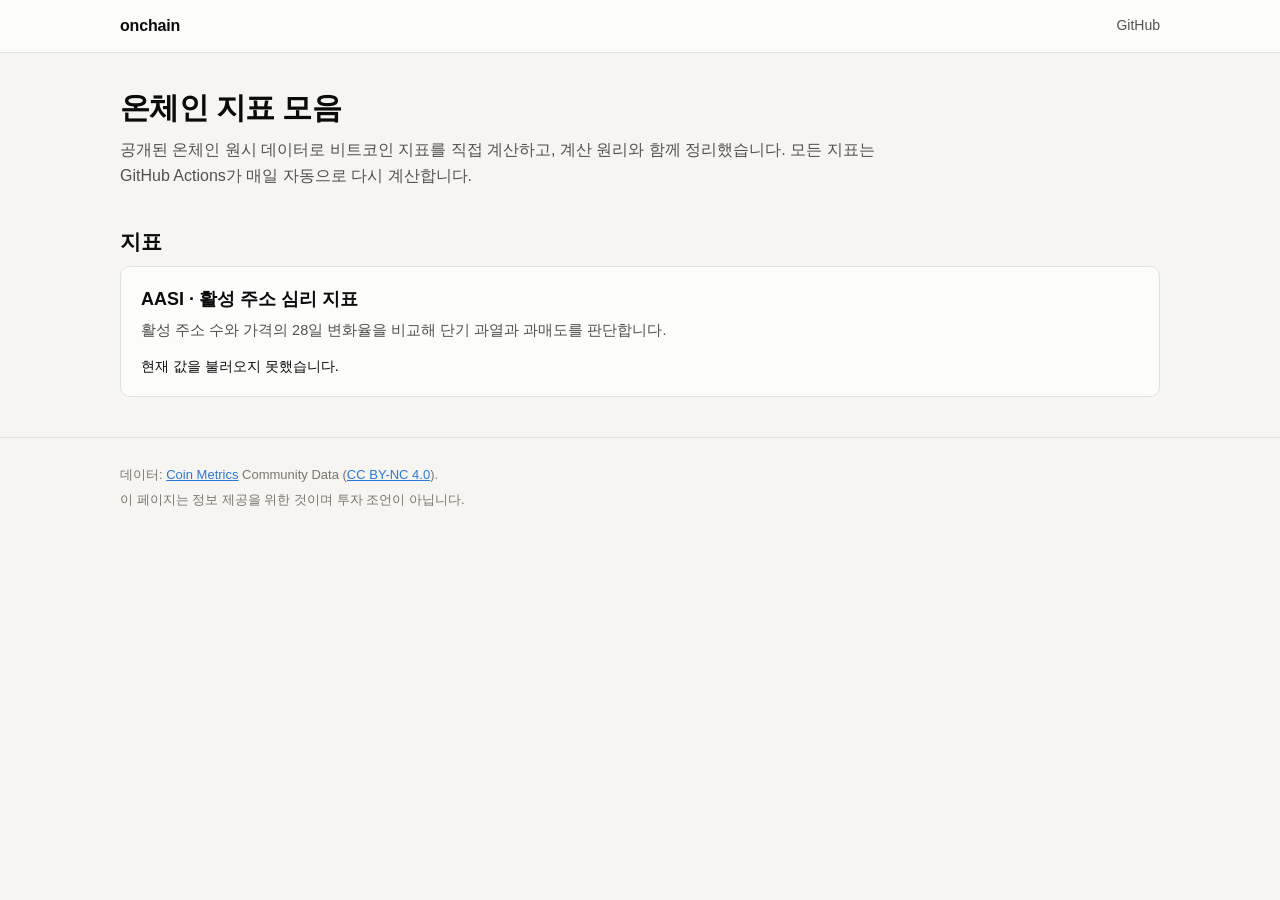
==== site/index.html @ 32cf72d3 "Add AASI indicator page with daily GitHub Pages build - indicators/aasi.py: AASI formula (28d change" ====
<!doctype html>
<html lang="ko">
<head>
  <meta charset="utf-8">
  <meta name="viewport" content="width=device-width, initial-scale=1">
  <title>onchain · 온체인 지표 모음</title>
  <meta name="description" content="공개 온체인 데이터로 재현한 비트코인 지표를 매일 갱신해 모아 둔 페이지입니다.">
  <link rel="icon" href="data:,">
  <link rel="stylesheet" href="assets/style.css">
</head>
<body>
  <nav class="top">
    <div class="wrap">
      <a class="brand" href="./">onchain</a>
      <span class="spacer"></span>
      <a class="repo" href="https://github.com/tlzkrh1029/onchain">GitHub</a>
    </div>
  </nav>

  <main class="wrap">
    <header class="hero">
      <h1>온체인 지표 모음</h1>
      <p class="lead">공개된 온체인 원시 데이터로 비트코인 지표를 직접 계산하고, 계산 원리와 함께 정리했습니다. 모든 지표는 GitHub Actions가 매일 자동으로 다시 계산합니다.</p>
    </header>

    <section aria-labelledby="list-h">
      <h2 id="list-h">지표</h2>
      <div class="ind-list">
        <a class="ind" href="aasi/" id="ind-aasi">
          <h3>AASI · 활성 주소 심리 지표</h3>
          <p>활성 주소 수와 가격의 28일 변화율을 비교해 단기 과열과 과매도를 판단합니다.</p>
          <div class="now" id="aasi-now">현재 값을 불러오는 중입니다.</div>
        </a>
      </div>
    </section>
  </main>

  <footer>
    <div class="wrap">
      <p>데이터: <a href="https://coinmetrics.io/">Coin Metrics</a> Community Data (<a href="https://creativecommons.org/licenses/by-nc/4.0/">CC BY-NC 4.0</a>).</p>
      <p>이 페이지는 정보 제공을 위한 것이며 투자 조언이 아닙니다.</p>
    </div>
  </footer>

  <script>
    (function () {
      var ZONE = { over: ["▲", "과열"], under: ["▼", "과매도"], in: ["●", "중립"] };
      var pct = function (v) { return (v > 0 ? "+" : v < 0 ? "−" : "") + Math.abs(v * 100).toFixed(1) + "%"; };
      fetch("data/aasi.json", { cache: "no-cache" })
        .then(function (r) { return r.json(); })
        .then(function (d) {
          var L = d.latest, box = document.getElementById("aasi-now");
          box.textContent = "";
          var tag = document.createElement("span");
          tag.className = "zone-tag " + L.zone;
          var ico = document.createElement("span");
          ico.className = "ico";
          ico.textContent = ZONE[L.zone][0];
          var lab = document.createElement("span");
          lab.textContent = ZONE[L.zone][1];
          tag.append(ico, lab);
          box.append(tag, document.createTextNode(
            "  ·  " + L.date + " 기준 가격 28일 변화율 " + pct(L.px_chg) + ", 밴드 " + pct(L.lower) + " ~ " + pct(L.upper)
          ));
        })
        .catch(function () {
          document.getElementById("aasi-now").textContent = "현재 값을 불러오지 못했습니다.";
        });
    })();
  </script>
</body>
</html>
---- site/assets/style.css ----
:root {
  color-scheme: light;
  --surface-0: #f6f5f2;
  --surface-1: #fcfcfb;
  --border: #e3e2dd;
  --grid: #ebeae6;
  --text-primary: #0b0b0b;
  --text-secondary: #52514e;
  --text-muted: #77766f;
  --accent: #2a78d6;
  --series-price-chg: #eb6834;   /* 28d price change */
  --series-aa: #a8a7a1;          /* 28d active-address change */
  --series-price: #0b0b0b;       /* BTC price */
  --band-upper: #d03b3b;         /* status: critical */
  --band-lower: #0ca30c;         /* status: good */
  --zone-over-bg: #fbe9e9;
  --zone-under-bg: #e6f6e6;
  --zone-in-bg: #f0efec;
  --code-bg: #f0efec;
  --radius: 10px;
}
@media (prefers-color-scheme: dark) {
  :root {
    color-scheme: dark;
    --surface-0: #121211;
    --surface-1: #1a1a19;
    --border: #2f2f2c;
    --grid: #2a2a28;
    --text-primary: #f0efec;
    --text-secondary: #c3c2b7;
    --text-muted: #96958c;
    --accent: #3987e5;
    --series-price-chg: #d95926;
    --series-aa: #6b6a64;
    --series-price: #f0efec;
    --band-upper: #e66767;
    --band-lower: #0ca30c;
    --zone-over-bg: #3a2020;
    --zone-under-bg: #1d3320;
    --zone-in-bg: #2a2a28;
    --code-bg: #232321;
  }
}

* { box-sizing: border-box; }
body {
  margin: 0;
  background: var(--surface-0);
  color: var(--text-primary);
  font-family: -apple-system, BlinkMacSystemFont, "Apple SD Gothic Neo", "Pretendard", "Noto Sans KR", "Malgun Gothic", "Segoe UI", sans-serif;
  font-size: 16px;
  line-height: 1.65;
  word-break: keep-all;
  overflow-wrap: anywhere;
}
a { color: var(--accent); }
.wrap { max-width: 1080px; margin: 0 auto; padding: 0 20px; }

.top {
  border-bottom: 1px solid var(--border);
  background: var(--surface-1);
}
.top .wrap { display: flex; gap: 14px; align-items: center; height: 52px; }
.top .brand { font-weight: 700; color: var(--text-primary); text-decoration: none; letter-spacing: -0.01em; }
.top .crumb { color: var(--text-muted); font-size: 14px; }
.top .spacer { flex: 1; }
.top a.repo { font-size: 14px; color: var(--text-secondary); text-decoration: none; }

header.hero { padding: 36px 0 8px; }
header.hero h1 { font-size: 30px; line-height: 1.25; margin: 0 0 10px; letter-spacing: -0.02em; }
header.hero p.lead { margin: 0; color: var(--text-secondary); max-width: 760px; }
.updated { margin-top: 10px; font-size: 13px; color: var(--text-muted); }

section { margin: 28px 0; }
section > h2 { font-size: 21px; margin: 0 0 6px; letter-spacing: -0.01em; }
section > p.sub { margin: 0 0 14px; color: var(--text-secondary); font-size: 15px; }

.panel {
  background: var(--surface-1);
  border: 1px solid var(--border);
  border-radius: var(--radius);
  padding: 18px 20px;
}

/* status cards */
.cards { display: grid; grid-template-columns: repeat(auto-fit, minmax(190px, 1fr)); gap: 12px; }
.card { background: var(--surface-1); border: 1px solid var(--border); border-radius: var(--radius); padding: 14px 16px; }
.card .k { font-size: 13px; color: var(--text-secondary); }
.card .v { font-size: 26px; font-weight: 700; letter-spacing: -0.02em; line-height: 1.3; margin-top: 2px; font-variant-numeric: tabular-nums; }
.card .v.sm { font-size: 18px; padding-top: 6px; white-space: nowrap; }
.card .d { font-size: 13px; color: var(--text-muted); margin-top: 2px; }
.card.zone-over { background: var(--zone-over-bg); }
.card.zone-under { background: var(--zone-under-bg); }
.card.zone-in { background: var(--zone-in-bg); }
.zone-tag { display: inline-flex; align-items: center; gap: 6px; font-weight: 700; }
.zone-tag .ico { font-size: 0.8em; }
.zone-tag.over .ico { color: var(--band-upper); }
.zone-tag.under .ico { color: var(--band-lower); }
.zone-tag.in .ico { color: var(--text-muted); }

/* charts */
.chart-head { display: flex; flex-wrap: wrap; gap: 10px; align-items: center; justify-content: space-between; margin-bottom: 8px; }
.chart-head h3 { margin: 0; font-size: 16px; }
.ranges { display: inline-flex; border: 1px solid var(--border); border-radius: 8px; overflow: hidden; }
.ranges button {
  appearance: none; border: 0; background: transparent; color: var(--text-secondary);
  font: inherit; font-size: 13px; padding: 5px 12px; cursor: pointer;
}
.ranges button + button { border-left: 1px solid var(--border); }
.ranges button[aria-pressed="true"] { background: var(--text-primary); color: var(--surface-1); }
.chart { position: relative; width: 100%; }
.legend { display: flex; flex-wrap: wrap; gap: 6px 16px; font-size: 13px; color: var(--text-secondary); margin-top: 8px; }
.legend .sw { display: inline-block; width: 18px; height: 0; border-top: 2px solid; vertical-align: middle; margin-right: 6px; }
.legend .sw.dash { border-top-style: dashed; }
.legend .dot { display: inline-block; width: 9px; height: 9px; border-radius: 50%; vertical-align: middle; margin-right: 6px; }
.note { font-size: 13px; color: var(--text-muted); margin-top: 8px; }

.tip {
  position: absolute; pointer-events: none; z-index: 10; display: none;
  background: var(--surface-1); border: 1px solid var(--border); border-radius: 8px;
  box-shadow: 0 4px 14px rgba(0,0,0,.12); padding: 8px 10px; font-size: 12.5px; line-height: 1.5;
  min-width: 170px; font-variant-numeric: tabular-nums;
}
.tip .t { font-weight: 700; margin-bottom: 2px; }
.tip .r { display: flex; justify-content: space-between; gap: 14px; color: var(--text-secondary); }
.tip .r b { color: var(--text-primary); font-weight: 600; }
.tip .mk { display: inline-block; width: 10px; height: 0; border-top: 2px solid; vertical-align: middle; margin-right: 5px; }

/* uPlot overrides */
.uplot { font-family: inherit; }
.u-legend { display: none; }
.u-select { background: rgba(42, 120, 214, 0.12); }

/* tables */
.tbl-wrap { overflow-x: auto; }
table { border-collapse: collapse; width: 100%; font-size: 14px; font-variant-numeric: tabular-nums; }
th, td { text-align: right; padding: 7px 10px; border-bottom: 1px solid var(--border); white-space: nowrap; }
th:first-child, td:first-child, th.l, td.l { text-align: left; }
thead th { font-weight: 600; color: var(--text-secondary); font-size: 13px; }
.btn {
  appearance: none; border: 1px solid var(--border); border-radius: 8px; background: transparent;
  color: var(--text-secondary); font: inherit; font-size: 13px; padding: 5px 12px; cursor: pointer;
}
.btn:hover { border-color: var(--accent); color: var(--text-primary); }
.stats { display: grid; grid-template-columns: repeat(auto-fit, minmax(240px, 1fr)); gap: 12px; margin-bottom: 14px; }

/* prose */
.prose h3 { font-size: 17px; margin: 22px 0 6px; }
.prose p, .prose li { color: var(--text-primary); }
.prose ul { padding-left: 20px; }
.prose li { margin: 4px 0; }
pre {
  background: var(--code-bg); border-radius: 8px; padding: 14px 16px; overflow-x: auto;
  font-size: 13.5px; line-height: 1.6;
}
code { font-family: ui-monospace, SFMono-Regular, Menlo, Consolas, monospace; font-size: 0.92em; }
p code, li code, td code { background: var(--code-bg); padding: 1px 5px; border-radius: 4px; }

footer { border-top: 1px solid var(--border); margin-top: 40px; padding: 22px 0 40px; font-size: 13px; color: var(--text-muted); }
footer p { margin: 4px 0; }

/* home */
.ind-list { display: grid; grid-template-columns: repeat(auto-fit, minmax(280px, 1fr)); gap: 14px; }
.ind { display: block; text-decoration: none; color: inherit; background: var(--surface-1); border: 1px solid var(--border); border-radius: var(--radius); padding: 18px 20px; }
.ind:hover { border-color: var(--accent); }
.ind h3 { margin: 0 0 4px; font-size: 18px; }
.ind p { margin: 0; color: var(--text-secondary); font-size: 14.5px; }
.ind .now { margin-top: 12px; font-size: 14px; }

@media (max-width: 560px) {
  header.hero h1 { font-size: 24px; }
  .card .v { font-size: 22px; }
  .panel { padding: 14px 12px; }
}
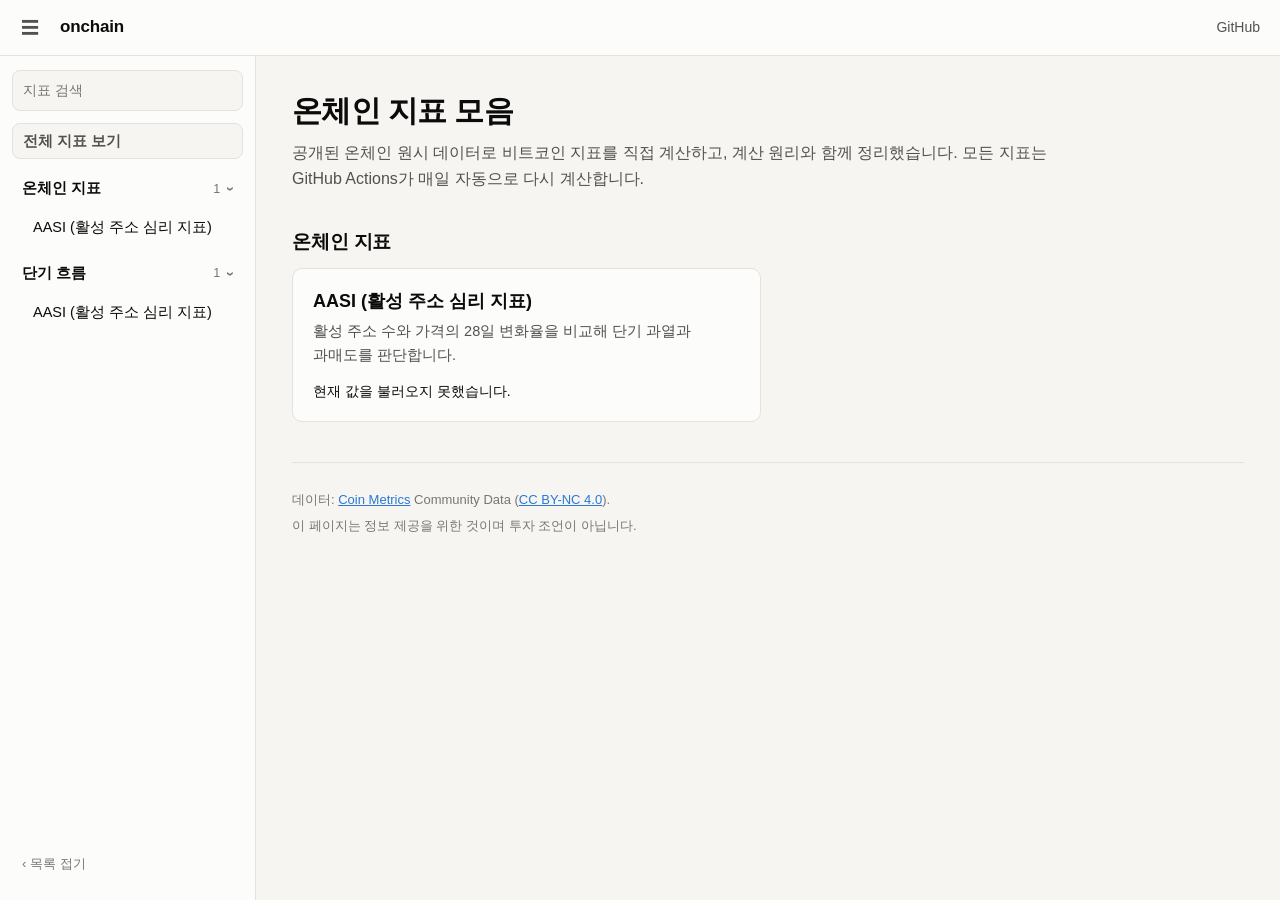
==== commit 55da7ea8: "Wide layout with sidebar nav; double-click chart gestures - Left sidebar on every page (search, coll" ====
--- a/site/index.html
+++ b/site/index.html
@@ -9,63 +9,86 @@
   <link rel="stylesheet" href="assets/style.css">
 </head>
 <body>
-  <nav class="top">
-    <div class="wrap">
-      <a class="brand" href="./">onchain</a>
-      <span class="spacer"></span>
-      <a class="repo" href="https://github.com/tlzkrh1029/onchain">GitHub</a>
-    </div>
-  </nav>
+  <header class="top">
+    <button class="menu-btn" id="menu-btn" type="button" aria-label="지표 목록 열고 닫기">☰</button>
+    <a class="brand" href="./">onchain</a>
+    <span class="spacer"></span>
+    <a class="repo" href="https://github.com/tlzkrh1029/onchain">GitHub</a>
+  </header>
 
-  <main class="wrap">
-    <header class="hero">
-      <h1>온체인 지표 모음</h1>
-      <p class="lead">공개된 온체인 원시 데이터로 비트코인 지표를 직접 계산하고, 계산 원리와 함께 정리했습니다. 모든 지표는 GitHub Actions가 매일 자동으로 다시 계산합니다.</p>
-    </header>
+  <div class="layout">
+    <aside class="side" id="side"></aside>
+    <main class="main">
+      <header class="hero">
+        <h1>온체인 지표 모음</h1>
+        <p class="lead">공개된 온체인 원시 데이터로 비트코인 지표를 직접 계산하고, 계산 원리와 함께 정리했습니다. 모든 지표는 GitHub Actions가 매일 자동으로 다시 계산합니다.</p>
+      </header>
 
-    <section aria-labelledby="list-h">
-      <h2 id="list-h">지표</h2>
-      <div class="ind-list">
-        <a class="ind" href="aasi/" id="ind-aasi">
-          <h3>AASI · 활성 주소 심리 지표</h3>
-          <p>활성 주소 수와 가격의 28일 변화율을 비교해 단기 과열과 과매도를 판단합니다.</p>
-          <div class="now" id="aasi-now">현재 값을 불러오는 중입니다.</div>
-        </a>
-      </div>
-    </section>
-  </main>
+      <div id="home-groups"></div>
 
-  <footer>
-    <div class="wrap">
-      <p>데이터: <a href="https://coinmetrics.io/">Coin Metrics</a> Community Data (<a href="https://creativecommons.org/licenses/by-nc/4.0/">CC BY-NC 4.0</a>).</p>
-      <p>이 페이지는 정보 제공을 위한 것이며 투자 조언이 아닙니다.</p>
-    </div>
-  </footer>
+      <footer>
+        <p>데이터: <a href="https://coinmetrics.io/">Coin Metrics</a> Community Data (<a href="https://creativecommons.org/licenses/by-nc/4.0/">CC BY-NC 4.0</a>).</p>
+        <p>이 페이지는 정보 제공을 위한 것이며 투자 조언이 아닙니다.</p>
+      </footer>
+    </main>
+  </div>
 
+  <script src="assets/nav.js" data-root="./"></script>
   <script>
     (function () {
+      "use strict";
+      var el = function (tag, cls, text) {
+        var e = document.createElement(tag);
+        if (cls) e.className = cls;
+        if (text != null) e.textContent = text;
+        return e;
+      };
       var ZONE = { over: ["▲", "과열"], under: ["▼", "과매도"], in: ["●", "중립"] };
       var pct = function (v) { return (v > 0 ? "+" : v < 0 ? "−" : "") + Math.abs(v * 100).toFixed(1) + "%"; };
-      fetch("data/aasi.json", { cache: "no-cache" })
-        .then(function (r) { return r.json(); })
-        .then(function (d) {
-          var L = d.latest, box = document.getElementById("aasi-now");
-          box.textContent = "";
-          var tag = document.createElement("span");
-          tag.className = "zone-tag " + L.zone;
-          var ico = document.createElement("span");
-          ico.className = "ico";
-          ico.textContent = ZONE[L.zone][0];
-          var lab = document.createElement("span");
-          lab.textContent = ZONE[L.zone][1];
-          tag.append(ico, lab);
-          box.append(tag, document.createTextNode(
-            "  ·  " + L.date + " 기준 가격 28일 변화율 " + pct(L.px_chg) + ", 밴드 " + pct(L.lower) + " ~ " + pct(L.upper)
-          ));
-        })
-        .catch(function () {
-          document.getElementById("aasi-now").textContent = "현재 값을 불러오지 못했습니다.";
+
+      // status line renderers, keyed by the "status" field of a nav item
+      var STATUS = {
+        aasi: function (box) {
+          fetch("data/aasi.json", { cache: "no-cache" })
+            .then(function (r) { return r.json(); })
+            .then(function (d) {
+              var L = d.latest;
+              box.textContent = "";
+              var tag = el("span", "zone-tag " + L.zone);
+              tag.append(el("span", "ico", ZONE[L.zone][0]), el("span", null, ZONE[L.zone][1]));
+              box.append(tag, document.createTextNode(
+                "  ·  " + L.date + " 기준 가격 28일 변화율 " + pct(L.px_chg) + ", 밴드 " + pct(L.lower) + " ~ " + pct(L.upper)
+              ));
+            })
+            .catch(function () { box.textContent = "현재 값을 불러오지 못했습니다."; });
+        },
+      };
+
+      // one section per sidebar group, but each indicator only once (in its first group)
+      var seen = new Set();
+      var host = document.getElementById("home-groups");
+      (window.ONCHAIN_NAV || []).forEach(function (g) {
+        var items = g.items.filter(function (it) { return !seen.has(it.path); });
+        if (!items.length) return;
+        var sec = el("section", "home-group");
+        sec.append(el("h2", null, g.title));
+        var list = el("div", "ind-list");
+        items.forEach(function (it) {
+          seen.add(it.path);
+          var a = el("a", "ind");
+          a.href = it.path;
+          a.append(el("h3", null, it.name));
+          if (it.summary) a.append(el("p", null, it.summary));
+          if (it.status && STATUS[it.status]) {
+            var now = el("div", "now", "현재 값을 불러오는 중입니다.");
+            a.append(now);
+            STATUS[it.status](now);
+          }
+          list.append(a);
         });
+        sec.append(list);
+        host.append(sec);
+      });
     })();
   </script>
 </body>
--- a/site/assets/style.css
+++ b/site/assets/style.css
@@ -54,17 +54,88 @@
   overflow-wrap: anywhere;
 }
 a { color: var(--accent); }
-.wrap { max-width: 1080px; margin: 0 auto; padding: 0 20px; }
-
+/* ---------- layout: top bar + left sidebar + wide main ---------- */
+:root { --top-h: 56px; --side-w: 256px; }
 .top {
+  position: sticky; top: 0; z-index: 30;
+  height: var(--top-h);
+  display: flex; align-items: center; gap: 12px; padding: 0 20px 0 12px;
   border-bottom: 1px solid var(--border);
   background: var(--surface-1);
 }
-.top .wrap { display: flex; gap: 14px; align-items: center; height: 52px; }
-.top .brand { font-weight: 700; color: var(--text-primary); text-decoration: none; letter-spacing: -0.01em; }
+.menu-btn {
+  appearance: none; border: 1px solid transparent; background: transparent; color: var(--text-secondary);
+  width: 36px; height: 36px; border-radius: 8px; cursor: pointer; font-size: 18px; line-height: 1;
+}
+.menu-btn:hover { border-color: var(--border); color: var(--text-primary); }
+.top .brand { font-weight: 700; color: var(--text-primary); text-decoration: none; letter-spacing: -0.01em; font-size: 17px; }
 .top .crumb { color: var(--text-muted); font-size: 14px; }
 .top .spacer { flex: 1; }
 .top a.repo { font-size: 14px; color: var(--text-secondary); text-decoration: none; }
+
+.layout { display: grid; grid-template-columns: var(--side-w) minmax(0, 1fr); align-items: start; }
+body.side-closed .layout { grid-template-columns: minmax(0, 1fr); }
+body.side-closed .side { display: none; }
+.main { min-width: 0; padding: 0 36px 0 36px; }
+.readable { max-width: 980px; }
+
+.side {
+  position: sticky; top: var(--top-h);
+  height: calc(100vh - var(--top-h));
+  overflow-y: auto;
+  border-right: 1px solid var(--border);
+  background: var(--surface-1);
+  padding: 14px 12px 20px;
+  display: flex; flex-direction: column; gap: 6px;
+}
+.side-search {
+  width: 100%; font: inherit; font-size: 14px; color: var(--text-primary);
+  background: var(--surface-0); border: 1px solid var(--border); border-radius: 8px; padding: 8px 10px; margin-bottom: 6px;
+}
+.side-search:focus { outline: 2px solid var(--accent); outline-offset: -1px; }
+.side-link {
+  display: block; padding: 7px 10px; border-radius: 8px; border: 1px solid transparent;
+  color: var(--text-primary); text-decoration: none; font-size: 14.5px; line-height: 1.4;
+}
+.side-link:hover { background: var(--surface-0); }
+.side-link.active { border-color: var(--border); background: var(--surface-0); font-weight: 600; }
+.side-home { color: var(--text-secondary); }
+.side-groups { display: flex; flex-direction: column; gap: 2px; margin-top: 4px; }
+.side-ghead {
+  appearance: none; width: 100%; display: flex; align-items: center; gap: 8px;
+  background: transparent; border: 0; border-radius: 8px; padding: 8px 10px; cursor: pointer;
+  font: inherit; font-size: 14.5px; font-weight: 600; color: var(--text-primary); text-align: left;
+}
+.side-ghead:hover { background: var(--surface-0); }
+.side-ghead .t { flex: 1; }
+.side-ghead .n { font-size: 12.5px; font-weight: 500; color: var(--text-muted); }
+.side-ghead .chev { color: var(--text-muted); transition: transform .15s; transform: rotate(90deg); }
+.side-group.closed .chev { transform: rotate(0deg); }
+.side-group.closed .side-list { display: none; }
+.side-list { list-style: none; margin: 0 0 6px; padding: 0 0 0 10px; }
+.side-empty { font-size: 13.5px; color: var(--text-muted); padding: 4px 10px; margin: 0; }
+.side-collapse {
+  margin-top: auto; align-self: flex-start;
+  appearance: none; border: 0; background: transparent; color: var(--text-muted);
+  font: inherit; font-size: 13px; padding: 6px 10px; cursor: pointer; border-radius: 8px;
+}
+.side-collapse:hover { color: var(--text-primary); background: var(--surface-0); }
+.side-scrim { display: none; }
+
+@media (max-width: 900px) {
+  .layout { grid-template-columns: minmax(0, 1fr); }
+  .side {
+    position: fixed; top: var(--top-h); left: 0; bottom: 0; z-index: 40;
+    width: min(300px, 86vw); height: auto;
+    transform: translateX(-102%); transition: transform .2s ease;
+    box-shadow: 0 10px 30px rgba(0,0,0,.18);
+  }
+  body.side-closed .side { display: flex; }
+  body.side-open .side { transform: none; }
+  body.side-open .side-scrim { display: block; position: fixed; inset: var(--top-h) 0 0 0; z-index: 35; background: rgba(0,0,0,.28); }
+  .side-collapse { display: none; }
+  .main { padding: 0 20px; }
+}
 
 header.hero { padding: 36px 0 8px; }
 header.hero h1 { font-size: 30px; line-height: 1.25; margin: 0 0 10px; letter-spacing: -0.02em; }
@@ -157,10 +228,14 @@
 p code, li code, td code { background: var(--code-bg); padding: 1px 5px; border-radius: 4px; }
 
 footer { border-top: 1px solid var(--border); margin-top: 40px; padding: 22px 0 40px; font-size: 13px; color: var(--text-muted); }
+.u-over { user-select: none; -webkit-user-select: none; touch-action: pan-y; }
+.view-hint { min-height: 1em; font-size: 13px; color: var(--accent); margin: 6px 0 0; }
 footer p { margin: 4px 0; }
 
 /* home */
-.ind-list { display: grid; grid-template-columns: repeat(auto-fit, minmax(280px, 1fr)); gap: 14px; }
+.ind-list { display: grid; grid-template-columns: repeat(auto-fill, minmax(320px, 1fr)); gap: 14px; }
+.home-group { margin: 26px 0; }
+.home-group h2 { font-size: 19px; margin: 0 0 10px; }
 .ind { display: block; text-decoration: none; color: inherit; background: var(--surface-1); border: 1px solid var(--border); border-radius: var(--radius); padding: 18px 20px; }
 .ind:hover { border-color: var(--accent); }
 .ind h3 { margin: 0 0 4px; font-size: 18px; }
@@ -168,6 +243,7 @@
 .ind .now { margin-top: 12px; font-size: 14px; }
 
 @media (max-width: 560px) {
+  .main { padding: 0 14px; }
   header.hero h1 { font-size: 24px; }
   .card .v { font-size: 22px; }
   .panel { padding: 14px 12px; }
